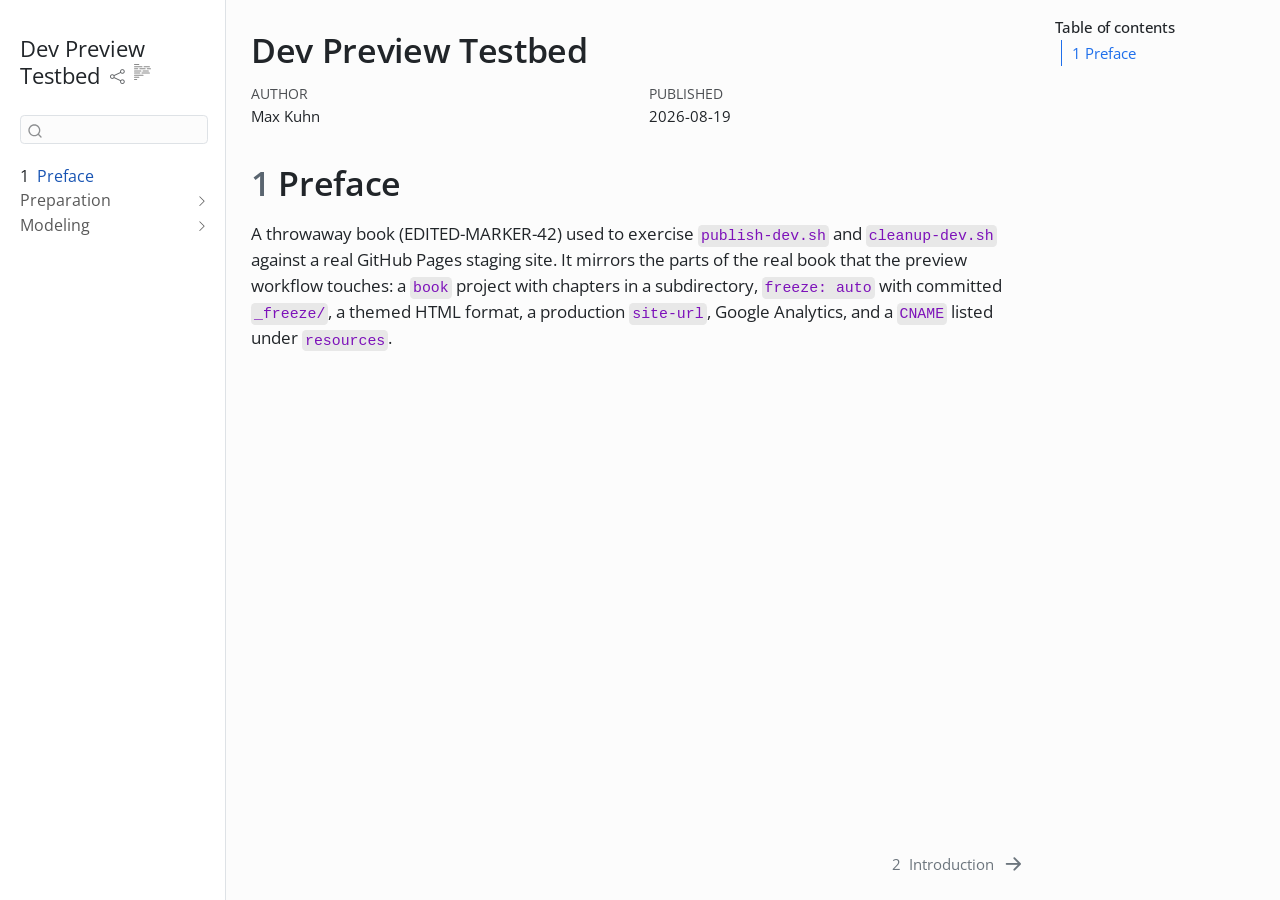
==== code-change/index.html @ b59d86f1 "dev preview: code-change from code-change@eb7b9b4" ====
<!DOCTYPE html>
<html xmlns="http://www.w3.org/1999/xhtml" lang="en" xml:lang="en"><head>

<meta charset="utf-8">
<meta name="generator" content="quarto-1.9.36">

<meta name="viewport" content="width=device-width, initial-scale=1.0, user-scalable=yes">

<meta name="author" content="Max Kuhn">
<meta name="dcterms.date" content="2026-08-19">

<title>Dev Preview Testbed</title>
<style>
/* Default styles provided by pandoc.
** See https://pandoc.org/MANUAL.html#variables-for-html for config info.
*/
code{white-space: pre-wrap;}
span.smallcaps{font-variant: small-caps;}
div.columns{display: flex; gap: min(4vw, 1.5em);}
div.column{flex: auto; overflow-x: auto;}
div.hanging-indent{margin-left: 1.5em; text-indent: -1.5em;}
ul.task-list{list-style: none;}
ul.task-list li input[type="checkbox"] {
  width: 0.8em;
  margin: 0 0.8em 0.2em -1em; /* quarto-specific, see https://github.com/quarto-dev/quarto-cli/issues/4556 */ 
  vertical-align: middle;
}
</style>


<script src="site_libs/quarto-nav/quarto-nav.js"></script>
<script src="site_libs/quarto-nav/headroom.min.js"></script>
<script src="site_libs/clipboard/clipboard.min.js"></script>
<script src="site_libs/quarto-search/autocomplete.umd.js"></script>
<script src="site_libs/quarto-search/fuse.min.js"></script>
<script src="site_libs/quarto-search/quarto-search.js"></script>
<meta name="quarto:offset" content="./">
<link href="./chapters/intro.html" rel="next">
<script src="site_libs/quarto-html/quarto.js" type="module"></script>
<script src="site_libs/quarto-html/tabsets/tabsets.js" type="module"></script>
<script src="site_libs/quarto-html/popper.min.js"></script>
<script src="site_libs/quarto-html/tippy.umd.min.js"></script>
<script src="site_libs/quarto-html/anchor.min.js"></script>
<link href="site_libs/quarto-html/tippy.css" rel="stylesheet">
<link href="site_libs/quarto-html/quarto-syntax-highlighting-845c23b38eaddc0f92fda52bfe77a8c8.css" rel="stylesheet" id="quarto-text-highlighting-styles">
<script src="site_libs/bootstrap/bootstrap.min.js"></script>
<link href="site_libs/bootstrap/bootstrap-icons.css" rel="stylesheet">
<link href="site_libs/bootstrap/bootstrap-c5a5bbe4616d3a997241d2c7b9c77188.min.css" rel="stylesheet" append-hash="true" id="quarto-bootstrap" data-mode="light">
<script id="quarto-search-options" type="application/json">{
  "location": "sidebar",
  "copy-button": false,
  "collapse-after": 3,
  "panel-placement": "start",
  "type": "textbox",
  "limit": 50,
  "keyboard-shortcut": [
    "f",
    "/",
    "s"
  ],
  "show-item-context": false,
  "language": {
    "search-no-results-text": "No results",
    "search-matching-documents-text": "matching documents",
    "search-copy-link-title": "Copy link to search",
    "search-hide-matches-text": "Hide additional matches",
    "search-more-match-text": "more match in this document",
    "search-more-matches-text": "more matches in this document",
    "search-clear-button-title": "Clear",
    "search-text-placeholder": "",
    "search-detached-cancel-button-title": "Cancel",
    "search-submit-button-title": "Submit",
    "search-label": "Search"
  }
}</script>


</head>

<body class="nav-sidebar docked quarto-light">

<div id="quarto-search-results"></div>
  <header id="quarto-header" class="headroom fixed-top">
  <nav class="quarto-secondary-nav">
    <div class="container-fluid d-flex">
      <button type="button" class="quarto-btn-toggle btn" data-bs-toggle="collapse" role="button" data-bs-target=".quarto-sidebar-collapse-item" aria-controls="quarto-sidebar" aria-expanded="false" aria-label="Toggle sidebar navigation" onclick="if (window.quartoToggleHeadroom) { window.quartoToggleHeadroom(); }">
        <i class="bi bi-layout-text-sidebar-reverse"></i>
      </button>
        <a class="flex-grow-1 no-decor" role="navigation" data-bs-toggle="collapse" data-bs-target=".quarto-sidebar-collapse-item" aria-controls="quarto-sidebar" aria-expanded="false" aria-label="Toggle sidebar navigation" onclick="if (window.quartoToggleHeadroom) { window.quartoToggleHeadroom(); }">      
          <h1 class="quarto-secondary-nav-title">Dev Preview Testbed</h1>
        </a>     
      <button type="button" class="btn quarto-search-button" aria-label="Search" onclick="window.quartoOpenSearch();">
        <i class="bi bi-search"></i>
      </button>
    </div>
  </nav>
</header>
<!-- content -->
<div id="quarto-content" class="quarto-container page-columns page-rows-contents page-layout-article">
<!-- sidebar -->
  <nav id="quarto-sidebar" class="sidebar collapse collapse-horizontal quarto-sidebar-collapse-item sidebar-navigation docked overflow-auto">
    <div class="pt-lg-2 mt-2 text-left sidebar-header">
    <div class="sidebar-title mb-0 py-0">
      <a href="./">Dev Preview Testbed</a> 
        <div class="sidebar-tools-main">
    <div class="dropdown">
      <a href="" title="Share" id="quarto-navigation-tool-dropdown-0" class="quarto-navigation-tool dropdown-toggle px-1" data-bs-toggle="dropdown" aria-expanded="false" role="link" aria-label="Share"><i class="bi bi-share"></i></a>
      <ul class="dropdown-menu" aria-labelledby="quarto-navigation-tool-dropdown-0">
          <li>
            <a class="dropdown-item sidebar-tools-main-item" href="https://twitter.com/intent/tweet?url=|url|">
              <i class="bi bi-twitter pe-1"></i>
            Twitter
            </a>
          </li>
          <li>
            <a class="dropdown-item sidebar-tools-main-item" href="https://www.linkedin.com/sharing/share-offsite/?url=|url|">
              <i class="bi bi-linkedin pe-1"></i>
            LinkedIn
            </a>
          </li>
      </ul>
    </div>
  <a href="" class="quarto-reader-toggle quarto-navigation-tool px-1" onclick="window.quartoToggleReader(); return false;" title="Toggle reader mode">
  <div class="quarto-reader-toggle-btn">
  <i class="bi"></i>
  </div>
</a>
</div>
    </div>
      </div>
        <div class="mt-2 flex-shrink-0 align-items-center">
        <div class="sidebar-search">
        <div id="quarto-search" class="" title="Search"></div>
        </div>
        </div>
    <div class="sidebar-menu-container"> 
    <ul class="list-unstyled mt-1">
        <li class="sidebar-item">
  <div class="sidebar-item-container"> 
  <a href="./index.html" class="sidebar-item-text sidebar-link active">
 <span class="menu-text"><span class="chapter-number">1</span>&nbsp; <span class="chapter-title">Preface</span></span></a>
  </div>
</li>
        <li class="sidebar-item sidebar-item-section">
      <div class="sidebar-item-container"> 
            <a class="sidebar-item-text sidebar-link text-start collapsed" data-bs-toggle="collapse" data-bs-target="#quarto-sidebar-section-1" role="navigation" aria-expanded="false">
 <span class="menu-text">Preparation</span></a>
          <a class="sidebar-item-toggle text-start collapsed" data-bs-toggle="collapse" data-bs-target="#quarto-sidebar-section-1" role="navigation" aria-expanded="false" aria-label="Toggle section">
            <i class="bi bi-chevron-right ms-2"></i>
          </a> 
      </div>
      <ul id="quarto-sidebar-section-1" class="collapse list-unstyled sidebar-section depth1 ">  
          <li class="sidebar-item">
  <div class="sidebar-item-container"> 
  <a href="./chapters/intro.html" class="sidebar-item-text sidebar-link">
 <span class="menu-text"><span class="chapter-number">2</span>&nbsp; <span class="chapter-title">Introduction</span></span></a>
  </div>
</li>
      </ul>
  </li>
        <li class="sidebar-item sidebar-item-section">
      <div class="sidebar-item-container"> 
            <a class="sidebar-item-text sidebar-link text-start collapsed" data-bs-toggle="collapse" data-bs-target="#quarto-sidebar-section-2" role="navigation" aria-expanded="false">
 <span class="menu-text">Modeling</span></a>
          <a class="sidebar-item-toggle text-start collapsed" data-bs-toggle="collapse" data-bs-target="#quarto-sidebar-section-2" role="navigation" aria-expanded="false" aria-label="Toggle section">
            <i class="bi bi-chevron-right ms-2"></i>
          </a> 
      </div>
      <ul id="quarto-sidebar-section-2" class="collapse list-unstyled sidebar-section depth1 ">  
          <li class="sidebar-item">
  <div class="sidebar-item-container"> 
  <a href="./chapters/analysis.html" class="sidebar-item-text sidebar-link">
 <span class="menu-text"><span class="chapter-number">3</span>&nbsp; <span class="chapter-title">Analysis</span></span></a>
  </div>
</li>
      </ul>
  </li>
    </ul>
    </div>
</nav>
<div id="quarto-sidebar-glass" class="quarto-sidebar-collapse-item" data-bs-toggle="collapse" data-bs-target=".quarto-sidebar-collapse-item"></div>
<!-- margin-sidebar -->
    <div id="quarto-margin-sidebar" class="sidebar margin-sidebar">
        <nav id="TOC" role="doc-toc" class="toc-active">
    <h2 id="toc-title">Table of contents</h2>
   
  <ul>
  <li><a href="#preface" id="toc-preface" class="nav-link active" data-scroll-target="#preface"><span class="header-section-number">1</span> Preface</a></li>
  </ul>
</nav>
    </div>
<!-- main -->
<main class="content" id="quarto-document-content">

<header id="title-block-header" class="quarto-title-block default">
<div class="quarto-title">
<h1 class="title d-none d-lg-block">Dev Preview Testbed</h1>
</div>



<div class="quarto-title-meta">

    <div>
    <div class="quarto-title-meta-heading">Author</div>
    <div class="quarto-title-meta-contents">
             <p>Max Kuhn </p>
          </div>
  </div>
    
    <div>
    <div class="quarto-title-meta-heading">Published</div>
    <div class="quarto-title-meta-contents">
      <p class="date">2026-08-19</p>
    </div>
  </div>
  
    
  </div>
  


</header>


<section id="preface" class="level1" data-number="1">
<h1 data-number="1"><span class="header-section-number">1</span> Preface</h1>
<p>A throwaway book (EDITED-MARKER-42) used to exercise <code>publish-dev.sh</code> and <code>cleanup-dev.sh</code> against a real GitHub Pages staging site. It mirrors the parts of the real book that the preview workflow touches: a <code>book</code> project with chapters in a subdirectory, <code>freeze: auto</code> with committed <code>_freeze/</code>, a themed HTML format, a production <code>site-url</code>, Google Analytics, and a <code>CNAME</code> listed under <code>resources</code>.</p>


</section>

</main> <!-- /main -->
<script id="quarto-html-after-body" type="application/javascript">
  window.document.addEventListener("DOMContentLoaded", function (event) {
    const icon = "";
    const anchorJS = new window.AnchorJS();
    anchorJS.options = {
      placement: 'right',
      icon: icon
    };
    anchorJS.add('.anchored');
    const isCodeAnnotation = (el) => {
      for (const clz of el.classList) {
        if (clz.startsWith('code-annotation-')) {                     
          return true;
        }
      }
      return false;
    }
    const onCopySuccess = function(e) {
      // button target
      const button = e.trigger;
      // don't keep focus
      button.blur();
      // flash "checked"
      button.classList.add('code-copy-button-checked');
      var currentTitle = button.getAttribute("title");
      button.setAttribute("title", "Copied!");
      let tooltip;
      if (window.bootstrap) {
        button.setAttribute("data-bs-toggle", "tooltip");
        button.setAttribute("data-bs-placement", "left");
        button.setAttribute("data-bs-title", "Copied!");
        tooltip = new bootstrap.Tooltip(button, 
          { trigger: "manual", 
            customClass: "code-copy-button-tooltip",
            offset: [0, -8]});
        tooltip.show();    
      }
      setTimeout(function() {
        if (tooltip) {
          tooltip.hide();
          button.removeAttribute("data-bs-title");
          button.removeAttribute("data-bs-toggle");
          button.removeAttribute("data-bs-placement");
        }
        button.setAttribute("title", currentTitle);
        button.classList.remove('code-copy-button-checked');
      }, 1000);
      // clear code selection
      e.clearSelection();
    }
    const getTextToCopy = function(trigger) {
      const outerScaffold = trigger.parentElement.cloneNode(true);
      const codeEl = outerScaffold.querySelector('code');
      for (const childEl of codeEl.children) {
        if (isCodeAnnotation(childEl)) {
          childEl.remove();
        }
      }
      return codeEl.innerText;
    }
    const clipboard = new window.ClipboardJS('.code-copy-button:not([data-in-quarto-modal])', {
      text: getTextToCopy
    });
    clipboard.on('success', onCopySuccess);
    if (window.document.getElementById('quarto-embedded-source-code-modal')) {
      const clipboardModal = new window.ClipboardJS('.code-copy-button[data-in-quarto-modal]', {
        text: getTextToCopy,
        container: window.document.getElementById('quarto-embedded-source-code-modal')
      });
      clipboardModal.on('success', onCopySuccess);
    }
      var localhostRegex = new RegExp(/^(?:http|https):\/\/localhost\:?[0-9]*\//);
      var mailtoRegex = new RegExp(/^mailto:/);
        var filterRegex = new RegExp("https:\/\/warm-bread-coffin\.org\/code-change\/");
      var isInternal = (href) => {
          return filterRegex.test(href) || localhostRegex.test(href) || mailtoRegex.test(href);
      }
      // Inspect non-navigation links and adorn them if external
     var links = window.document.querySelectorAll('a[href]:not(.nav-link):not(.navbar-brand):not(.toc-action):not(.sidebar-link):not(.sidebar-item-toggle):not(.pagination-link):not(.no-external):not([aria-hidden]):not(.dropdown-item):not(.quarto-navigation-tool):not(.about-link)');
      for (var i=0; i<links.length; i++) {
        const link = links[i];
        if (!isInternal(link.href)) {
          // undo the damage that might have been done by quarto-nav.js in the case of
          // links that we want to consider external
          if (link.dataset.originalHref !== undefined) {
            link.href = link.dataset.originalHref;
          }
        }
      }
    function tippyHover(el, contentFn, onTriggerFn, onUntriggerFn) {
      const config = {
        allowHTML: true,
        maxWidth: 500,
        delay: 100,
        arrow: false,
        appendTo: function(el) {
            return el.parentElement;
        },
        interactive: true,
        interactiveBorder: 10,
        theme: 'quarto',
        placement: 'bottom-start',
      };
      if (contentFn) {
        config.content = contentFn;
      }
      if (onTriggerFn) {
        config.onTrigger = onTriggerFn;
      }
      if (onUntriggerFn) {
        config.onUntrigger = onUntriggerFn;
      }
      window.tippy(el, config); 
    }
    const noterefs = window.document.querySelectorAll('a[role="doc-noteref"]');
    for (var i=0; i<noterefs.length; i++) {
      const ref = noterefs[i];
      tippyHover(ref, function() {
        // use id or data attribute instead here
        let href = ref.getAttribute('data-footnote-href') || ref.getAttribute('href');
        try { href = new URL(href).hash; } catch {}
        const id = href.replace(/^#\/?/, "");
        const note = window.document.getElementById(id);
        if (note) {
          return note.innerHTML;
        } else {
          return "";
        }
      });
    }
    const xrefs = window.document.querySelectorAll('a.quarto-xref');
    const processXRef = (id, note) => {
      // Strip column container classes
      const stripColumnClz = (el) => {
        el.classList.remove("page-full", "page-columns");
        if (el.children) {
          for (const child of el.children) {
            stripColumnClz(child);
          }
        }
      }
      stripColumnClz(note)
      if (id === null || id.startsWith('sec-')) {
        // Special case sections, only their first couple elements
        const container = document.createElement("div");
        if (note.children && note.children.length > 2) {
          container.appendChild(note.children[0].cloneNode(true));
          for (let i = 1; i < note.children.length; i++) {
            const child = note.children[i];
            if (child.tagName === "P" && child.innerText === "") {
              continue;
            } else {
              container.appendChild(child.cloneNode(true));
              break;
            }
          }
          if (window.Quarto?.typesetMath) {
            window.Quarto.typesetMath(container);
          }
          return container.innerHTML
        } else {
          if (window.Quarto?.typesetMath) {
            window.Quarto.typesetMath(note);
          }
          return note.innerHTML;
        }
      } else {
        // Remove any anchor links if they are present
        const anchorLink = note.querySelector('a.anchorjs-link');
        if (anchorLink) {
          anchorLink.remove();
        }
        if (window.Quarto?.typesetMath) {
          window.Quarto.typesetMath(note);
        }
        if (note.classList.contains("callout")) {
          return note.outerHTML;
        } else {
          return note.innerHTML;
        }
      }
    }
    for (var i=0; i<xrefs.length; i++) {
      const xref = xrefs[i];
      tippyHover(xref, undefined, function(instance) {
        instance.disable();
        let url = xref.getAttribute('href');
        let hash = undefined; 
        if (url.startsWith('#')) {
          hash = url;
        } else {
          try { hash = new URL(url).hash; } catch {}
        }
        if (hash) {
          const id = hash.replace(/^#\/?/, "");
          const note = window.document.getElementById(id);
          if (note !== null) {
            try {
              const html = processXRef(id, note.cloneNode(true));
              instance.setContent(html);
            } finally {
              instance.enable();
              instance.show();
            }
          } else {
            // See if we can fetch this
            fetch(url.split('#')[0])
            .then(res => res.text())
            .then(html => {
              const parser = new DOMParser();
              const htmlDoc = parser.parseFromString(html, "text/html");
              const note = htmlDoc.getElementById(id);
              if (note !== null) {
                const html = processXRef(id, note);
                instance.setContent(html);
              } 
            }).finally(() => {
              instance.enable();
              instance.show();
            });
          }
        } else {
          // See if we can fetch a full url (with no hash to target)
          // This is a special case and we should probably do some content thinning / targeting
          fetch(url)
          .then(res => res.text())
          .then(html => {
            const parser = new DOMParser();
            const htmlDoc = parser.parseFromString(html, "text/html");
            const note = htmlDoc.querySelector('main.content');
            if (note !== null) {
              // This should only happen for chapter cross references
              // (since there is no id in the URL)
              // remove the first header
              if (note.children.length > 0 && note.children[0].tagName === "HEADER") {
                note.children[0].remove();
              }
              const html = processXRef(null, note);
              instance.setContent(html);
            } 
          }).finally(() => {
            instance.enable();
            instance.show();
          });
        }
      }, function(instance) {
      });
    }
        let selectedAnnoteEl;
        const selectorForAnnotation = ( cell, annotation) => {
          let cellAttr = 'data-code-cell="' + cell + '"';
          let lineAttr = 'data-code-annotation="' +  annotation + '"';
          const selector = 'span[' + cellAttr + '][' + lineAttr + ']';
          return selector;
        }
        const selectCodeLines = (annoteEl) => {
          const doc = window.document;
          const targetCell = annoteEl.getAttribute("data-target-cell");
          const targetAnnotation = annoteEl.getAttribute("data-target-annotation");
          const annoteSpan = window.document.querySelector(selectorForAnnotation(targetCell, targetAnnotation));
          const lines = annoteSpan.getAttribute("data-code-lines").split(",");
          const lineIds = lines.map((line) => {
            return targetCell + "-" + line;
          })
          let top = null;
          let height = null;
          let parent = null;
          if (lineIds.length > 0) {
              //compute the position of the single el (top and bottom and make a div)
              const el = window.document.getElementById(lineIds[0]);
              top = el.offsetTop;
              height = el.offsetHeight;
              parent = el.parentElement.parentElement;
            if (lineIds.length > 1) {
              const lastEl = window.document.getElementById(lineIds[lineIds.length - 1]);
              const bottom = lastEl.offsetTop + lastEl.offsetHeight;
              height = bottom - top;
            }
            if (top !== null && height !== null && parent !== null) {
              // cook up a div (if necessary) and position it 
              let div = window.document.getElementById("code-annotation-line-highlight");
              if (div === null) {
                div = window.document.createElement("div");
                div.setAttribute("id", "code-annotation-line-highlight");
                div.style.position = 'absolute';
                parent.appendChild(div);
              }
              div.style.top = top - 2 + "px";
              div.style.height = height + 4 + "px";
              div.style.left = 0;
              let gutterDiv = window.document.getElementById("code-annotation-line-highlight-gutter");
              if (gutterDiv === null) {
                gutterDiv = window.document.createElement("div");
                gutterDiv.setAttribute("id", "code-annotation-line-highlight-gutter");
                gutterDiv.style.position = 'absolute';
                const codeCell = window.document.getElementById(targetCell);
                const gutter = codeCell.querySelector('.code-annotation-gutter');
                gutter.appendChild(gutterDiv);
              }
              gutterDiv.style.top = top - 2 + "px";
              gutterDiv.style.height = height + 4 + "px";
            }
            selectedAnnoteEl = annoteEl;
          }
        };
        const unselectCodeLines = () => {
          const elementsIds = ["code-annotation-line-highlight", "code-annotation-line-highlight-gutter"];
          elementsIds.forEach((elId) => {
            const div = window.document.getElementById(elId);
            if (div) {
              div.remove();
            }
          });
          selectedAnnoteEl = undefined;
        };
          // Handle positioning of the toggle
      window.addEventListener(
        "resize",
        throttle(() => {
          elRect = undefined;
          if (selectedAnnoteEl) {
            selectCodeLines(selectedAnnoteEl);
          }
        }, 10)
      );
      function throttle(fn, ms) {
      let throttle = false;
      let timer;
        return (...args) => {
          if(!throttle) { // first call gets through
              fn.apply(this, args);
              throttle = true;
          } else { // all the others get throttled
              if(timer) clearTimeout(timer); // cancel #2
              timer = setTimeout(() => {
                fn.apply(this, args);
                timer = throttle = false;
              }, ms);
          }
        };
      }
        // Attach click handler to the DT
        const annoteDls = window.document.querySelectorAll('dt[data-target-cell]');
        for (const annoteDlNode of annoteDls) {
          annoteDlNode.addEventListener('click', (event) => {
            const clickedEl = event.target;
            if (clickedEl !== selectedAnnoteEl) {
              unselectCodeLines();
              const activeEl = window.document.querySelector('dt[data-target-cell].code-annotation-active');
              if (activeEl) {
                activeEl.classList.remove('code-annotation-active');
              }
              selectCodeLines(clickedEl);
              clickedEl.classList.add('code-annotation-active');
            } else {
              // Unselect the line
              unselectCodeLines();
              clickedEl.classList.remove('code-annotation-active');
            }
          });
        }
    const findCites = (el) => {
      const parentEl = el.parentElement;
      if (parentEl) {
        const cites = parentEl.dataset.cites;
        if (cites) {
          return {
            el,
            cites: cites.split(' ')
          };
        } else {
          return findCites(el.parentElement)
        }
      } else {
        return undefined;
      }
    };
    var bibliorefs = window.document.querySelectorAll('a[role="doc-biblioref"]');
    for (var i=0; i<bibliorefs.length; i++) {
      const ref = bibliorefs[i];
      const citeInfo = findCites(ref);
      if (citeInfo) {
        tippyHover(citeInfo.el, function() {
          var popup = window.document.createElement('div');
          citeInfo.cites.forEach(function(cite) {
            var citeDiv = window.document.createElement('div');
            citeDiv.classList.add('hanging-indent');
            citeDiv.classList.add('csl-entry');
            var biblioDiv = window.document.getElementById('ref-' + cite);
            if (biblioDiv) {
              citeDiv.innerHTML = biblioDiv.innerHTML;
            }
            popup.appendChild(citeDiv);
          });
          return popup.innerHTML;
        });
      }
    }
  });
  </script>
<nav class="page-navigation">
  <div class="nav-page nav-page-previous">
  </div>
  <div class="nav-page nav-page-next">
      <a href="./chapters/intro.html" class="pagination-link" aria-label="Introduction">
        <span class="nav-page-text"><span class="chapter-number">2</span>&nbsp; <span class="chapter-title">Introduction</span></span> <i class="bi bi-arrow-right-short"></i>
      </a>
  </div>
</nav>
</div> <!-- /content -->




</body></html>
---- code-change/site_libs/quarto-html/tippy.css ----
.tippy-box[data-animation=fade][data-state=hidden]{opacity:0}[data-tippy-root]{max-width:calc(100vw - 10px)}.tippy-box{position:relative;background-color:#333;color:#fff;border-radius:4px;font-size:14px;line-height:1.4;white-space:normal;outline:0;transition-property:transform,visibility,opacity}.tippy-box[data-placement^=top]>.tippy-arrow{bottom:0}.tippy-box[data-placement^=top]>.tippy-arrow:before{bottom:-7px;left:0;border-width:8px 8px 0;border-top-color:initial;transform-origin:center top}.tippy-box[data-placement^=bottom]>.tippy-arrow{top:0}.tippy-box[data-placement^=bottom]>.tippy-arrow:before{top:-7px;left:0;border-width:0 8px 8px;border-bottom-color:initial;transform-origin:center bottom}.tippy-box[data-placement^=left]>.tippy-arrow{right:0}.tippy-box[data-placement^=left]>.tippy-arrow:before{border-width:8px 0 8px 8px;border-left-color:initial;right:-7px;transform-origin:center left}.tippy-box[data-placement^=right]>.tippy-arrow{left:0}.tippy-box[data-placement^=right]>.tippy-arrow:before{left:-7px;border-width:8px 8px 8px 0;border-right-color:initial;transform-origin:center right}.tippy-box[data-inertia][data-state=visible]{transition-timing-function:cubic-bezier(.54,1.5,.38,1.11)}.tippy-arrow{width:16px;height:16px;color:#333}.tippy-arrow:before{content:"";position:absolute;border-color:transparent;border-style:solid}.tippy-content{position:relative;padding:5px 9px;z-index:1}
---- code-change/site_libs/quarto-html/quarto-syntax-highlighting-845c23b38eaddc0f92fda52bfe77a8c8.css ----
/* quarto syntax highlight colors */
:root {
  --quarto-hl-ot-color: #003B4F;
  --quarto-hl-at-color: #657422;
  --quarto-hl-ss-color: #20794D;
  --quarto-hl-an-color: #5E5E5E;
  --quarto-hl-fu-color: #4758AB;
  --quarto-hl-st-color: #20794D;
  --quarto-hl-cf-color: #003B4F;
  --quarto-hl-op-color: #5E5E5E;
  --quarto-hl-er-color: #AD0000;
  --quarto-hl-bn-color: #AD0000;
  --quarto-hl-al-color: #AD0000;
  --quarto-hl-va-color: #111111;
  --quarto-hl-bu-color: inherit;
  --quarto-hl-ex-color: inherit;
  --quarto-hl-pp-color: #AD0000;
  --quarto-hl-in-color: #5E5E5E;
  --quarto-hl-vs-color: #20794D;
  --quarto-hl-wa-color: #5E5E5E;
  --quarto-hl-do-color: #5E5E5E;
  --quarto-hl-im-color: #00769E;
  --quarto-hl-ch-color: #20794D;
  --quarto-hl-dt-color: #AD0000;
  --quarto-hl-fl-color: #AD0000;
  --quarto-hl-co-color: #5E5E5E;
  --quarto-hl-cv-color: #5E5E5E;
  --quarto-hl-cn-color: #8f5902;
  --quarto-hl-sc-color: #5E5E5E;
  --quarto-hl-dv-color: #AD0000;
  --quarto-hl-kw-color: #003B4F;
}

/* other quarto variables */
:root {
  --quarto-font-monospace: SFMono-Regular, Menlo, Monaco, Consolas, "Liberation Mono", "Courier New", monospace;
}

/* syntax highlight based on Pandoc's rules */
pre > code.sourceCode > span {
  color: #003B4F;
}

code.sourceCode > span {
  color: #003B4F;
}

div.sourceCode,
div.sourceCode pre.sourceCode {
  color: #003B4F;
}

/* Normal */
code span {
  color: #003B4F;
}

/* Alert */
code span.al {
  color: #AD0000;
  font-style: inherit;
}

/* Annotation */
code span.an {
  color: #5E5E5E;
  font-style: inherit;
}

/* Attribute */
code span.at {
  color: #657422;
  font-style: inherit;
}

/* BaseN */
code span.bn {
  color: #AD0000;
  font-style: inherit;
}

/* BuiltIn */
code span.bu {
  font-style: inherit;
}

/* ControlFlow */
code span.cf {
  color: #003B4F;
  font-weight: bold;
  font-style: inherit;
}

/* Char */
code span.ch {
  color: #20794D;
  font-style: inherit;
}

/* Constant */
code span.cn {
  color: #8f5902;
  font-style: inherit;
}

/* Comment */
code span.co {
  color: #5E5E5E;
  font-style: inherit;
}

/* CommentVar */
code span.cv {
  color: #5E5E5E;
  font-style: italic;
}

/* Documentation */
code span.do {
  color: #5E5E5E;
  font-style: italic;
}

/* DataType */
code span.dt {
  color: #AD0000;
  font-style: inherit;
}

/* DecVal */
code span.dv {
  color: #AD0000;
  font-style: inherit;
}

/* Error */
code span.er {
  color: #AD0000;
  font-style: inherit;
}

/* Extension */
code span.ex {
  font-style: inherit;
}

/* Float */
code span.fl {
  color: #AD0000;
  font-style: inherit;
}

/* Function */
code span.fu {
  color: #4758AB;
  font-style: inherit;
}

/* Import */
code span.im {
  color: #00769E;
  font-style: inherit;
}

/* Information */
code span.in {
  color: #5E5E5E;
  font-style: inherit;
}

/* Keyword */
code span.kw {
  color: #003B4F;
  font-weight: bold;
  font-style: inherit;
}

/* Operator */
code span.op {
  color: #5E5E5E;
  font-style: inherit;
}

/* Other */
code span.ot {
  color: #003B4F;
  font-style: inherit;
}

/* Preprocessor */
code span.pp {
  color: #AD0000;
  font-style: inherit;
}

/* SpecialChar */
code span.sc {
  color: #5E5E5E;
  font-style: inherit;
}

/* SpecialString */
code span.ss {
  color: #20794D;
  font-style: inherit;
}

/* String */
code span.st {
  color: #20794D;
  font-style: inherit;
}

/* Variable */
code span.va {
  color: #111111;
  font-style: inherit;
}

/* VerbatimString */
code span.vs {
  color: #20794D;
  font-style: inherit;
}

/* Warning */
code span.wa {
  color: #5E5E5E;
  font-style: italic;
}

.prevent-inlining {
  content: "</";
}

/*# sourceMappingURL=ac89f0bb514bba72461919f78549e31c.css.map */
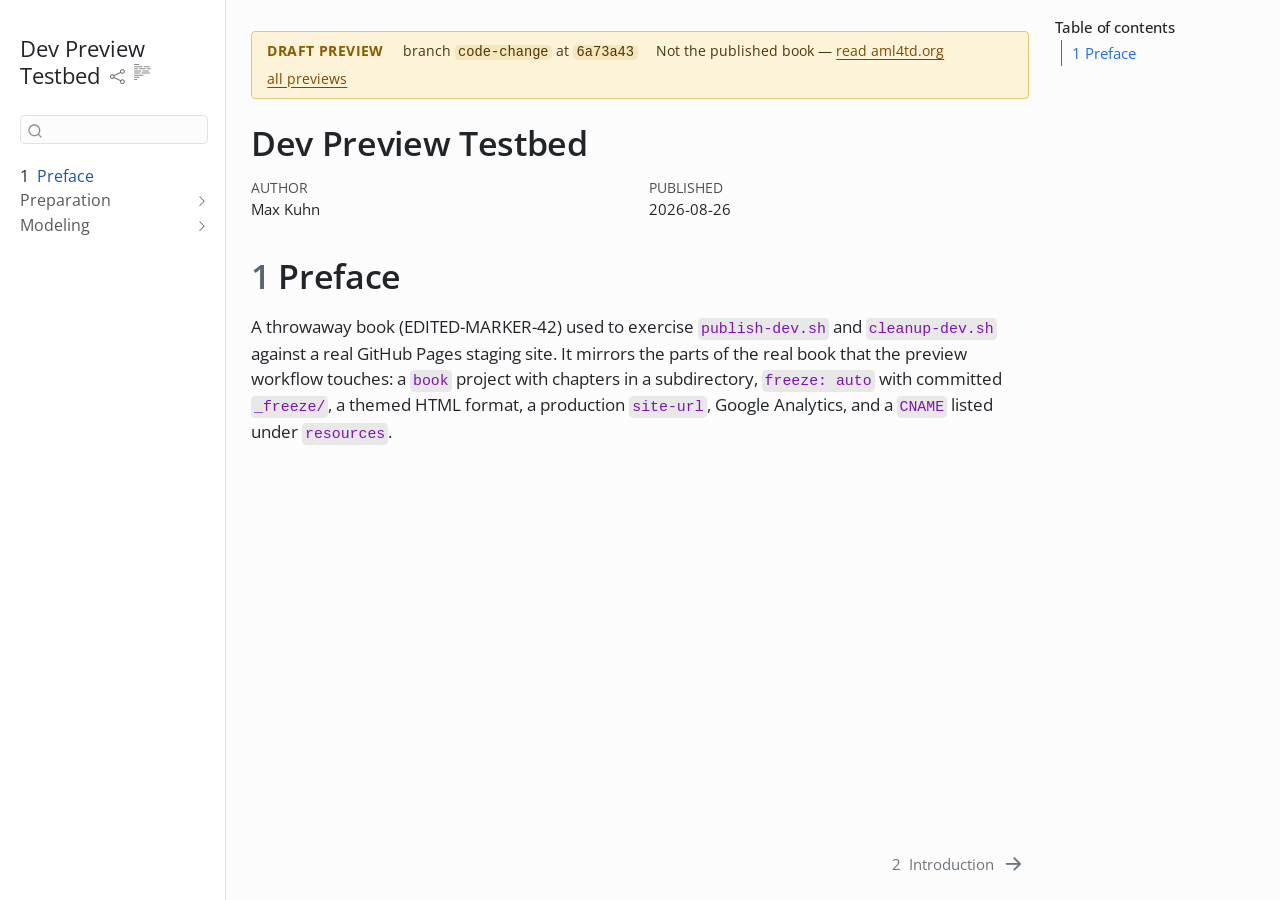
==== commit bf775b08: "dev preview: code-change from code-change@6a73a43" ====
--- a/code-change/index.html
+++ b/code-change/index.html
@@ -7,7 +7,7 @@
 <meta name="viewport" content="width=device-width, initial-scale=1.0, user-scalable=yes">
 
 <meta name="author" content="Max Kuhn">
-<meta name="dcterms.date" content="2026-08-19">
+<meta name="dcterms.date" content="2026-08-26">
 
 <title>Dev Preview Testbed</title>
 <style>
@@ -191,6 +191,26 @@
     </div>
 <!-- main -->
 <main class="content" id="quarto-document-content">
+<div class="dev-preview-banner">
+  <strong>Draft preview</strong>
+  <span>branch <code>code-change</code> at <code>6a73a43</code></span>
+  <span>Not the published book —
+    <a href="https://aml4td.org">read aml4td.org</a></span>
+  <span><a href="https://warm-bread-coffin.org/">all previews</a></span>
+</div>
+<style>
+.dev-preview-banner {
+  position: sticky; top: 0; z-index: 500;
+  display: flex; flex-wrap: wrap; gap: 0.35rem 1.1rem; align-items: baseline;
+  margin: 0 0 1.5rem; padding: 0.55rem 0.9rem;
+  background: #fdf3d8; border: 1px solid #e3c874; border-radius: 4px;
+  color: #4a3708; font-size: 0.85rem; line-height: 1.35;
+}
+.dev-preview-banner strong { color: #8a5a00; text-transform: uppercase; letter-spacing: 0.03em; }
+.dev-preview-banner code { background: #f6e6bd; color: #4a3708; padding: 0 0.25em; font-size: 0.95em; }
+.dev-preview-banner a { color: #7a4a00; text-decoration: underline; }
+@media print { .dev-preview-banner { display: none; } }
+</style>
 
 <header id="title-block-header" class="quarto-title-block default">
 <div class="quarto-title">
@@ -211,7 +231,7 @@
     <div>
     <div class="quarto-title-meta-heading">Published</div>
     <div class="quarto-title-meta-contents">
-      <p class="date">2026-08-19</p>
+      <p class="date">2026-08-26</p>
     </div>
   </div>
   
